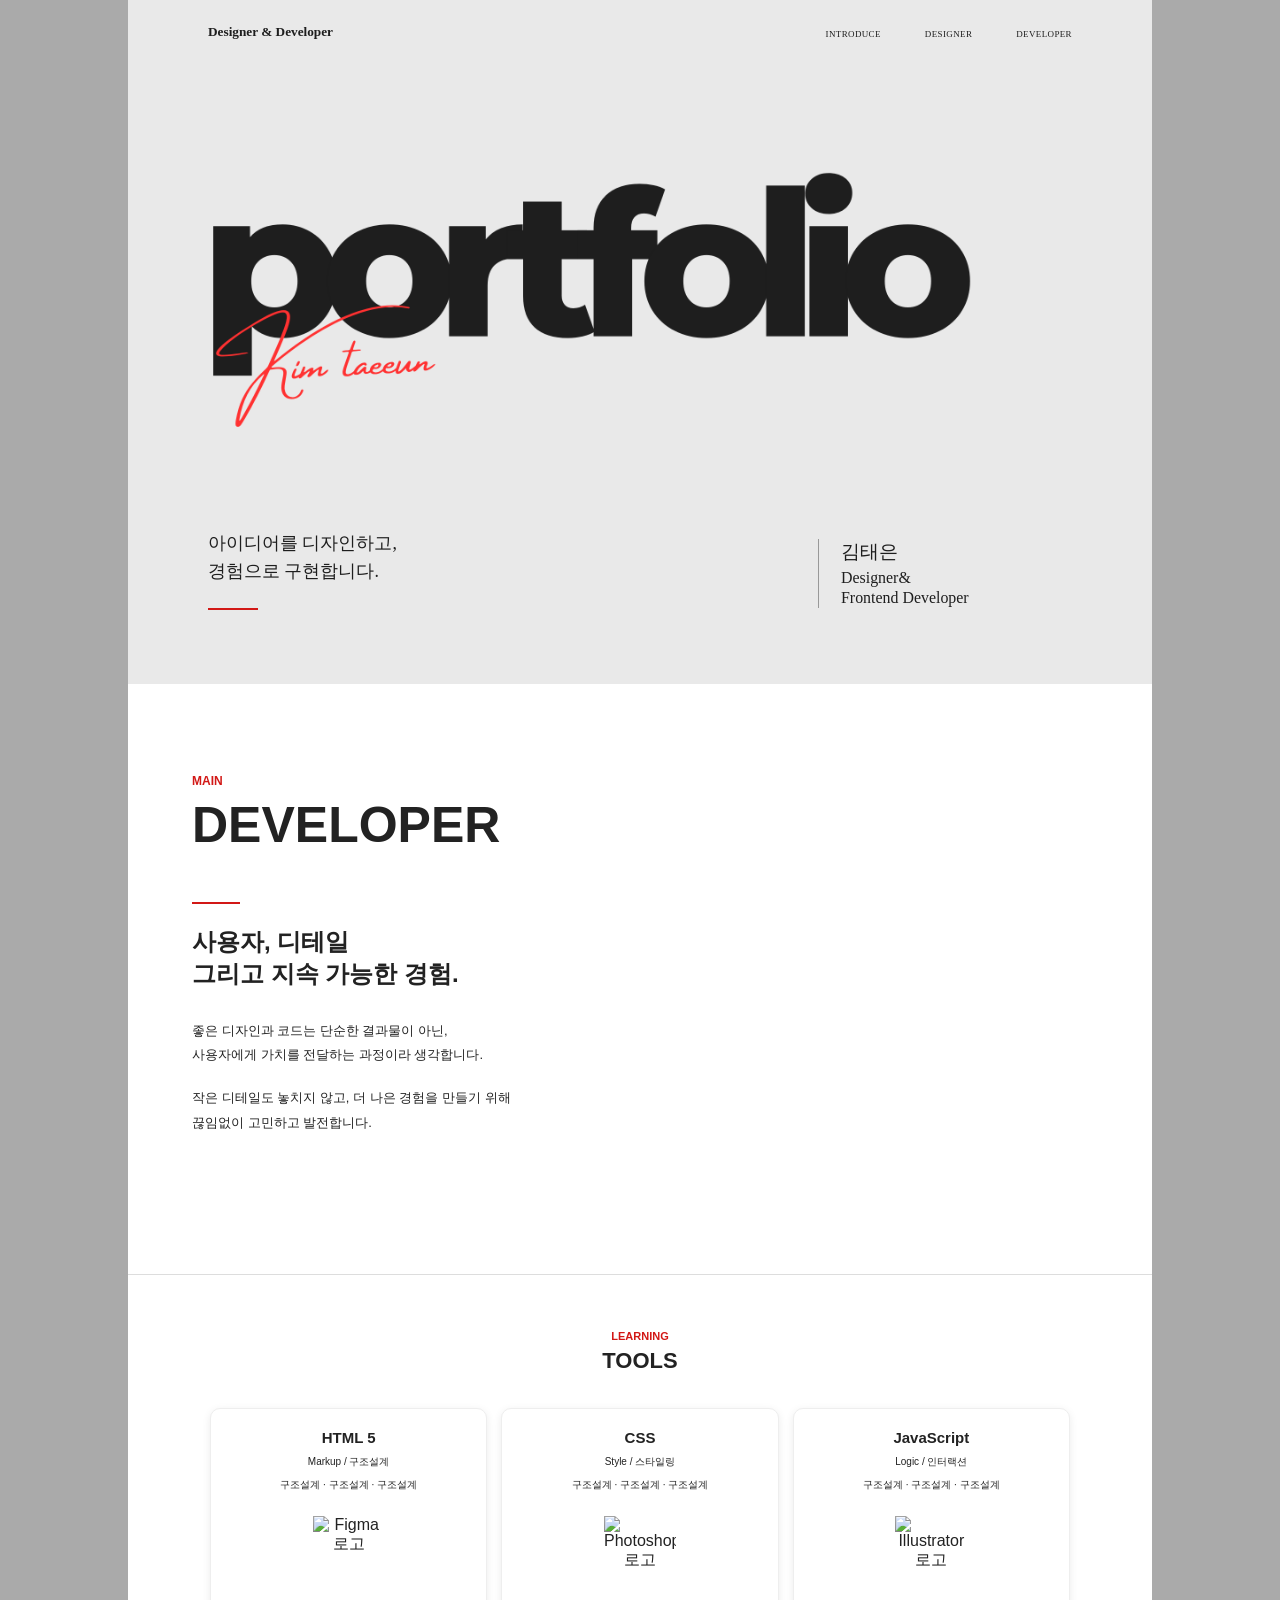
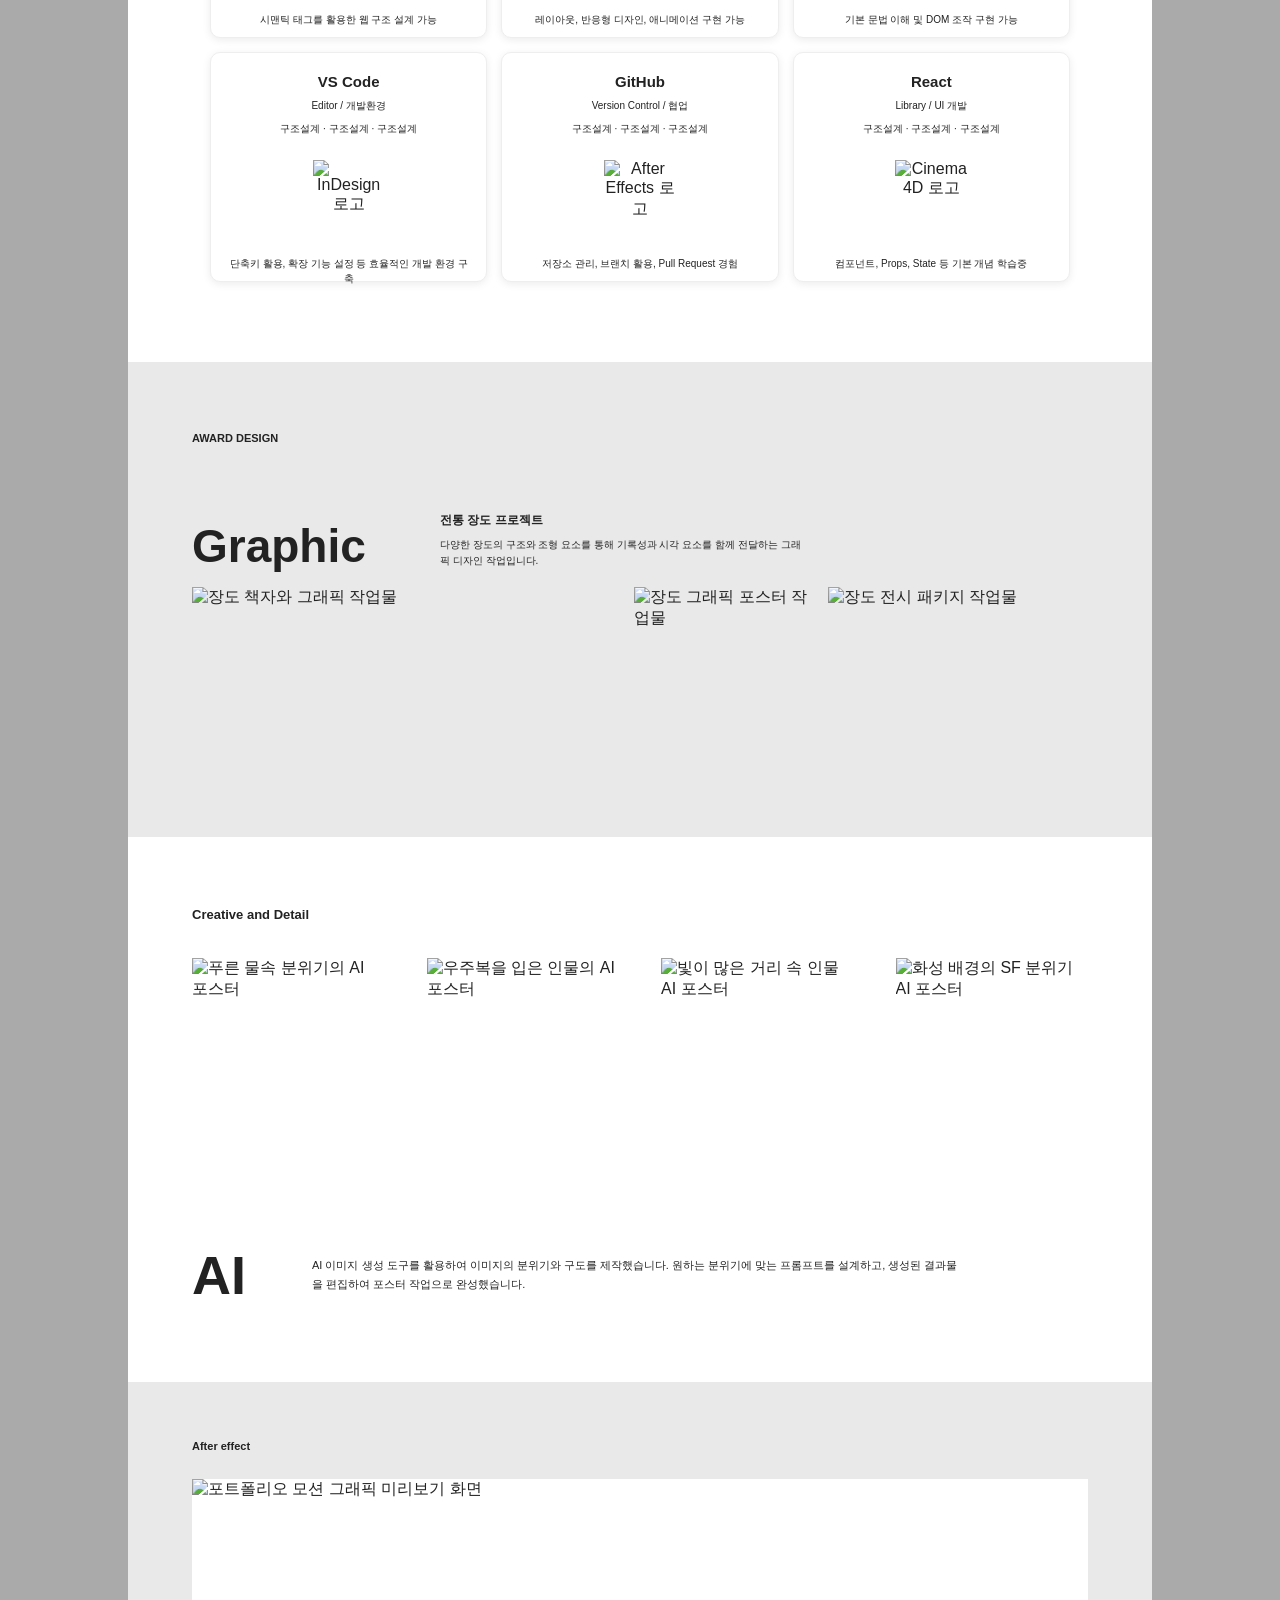
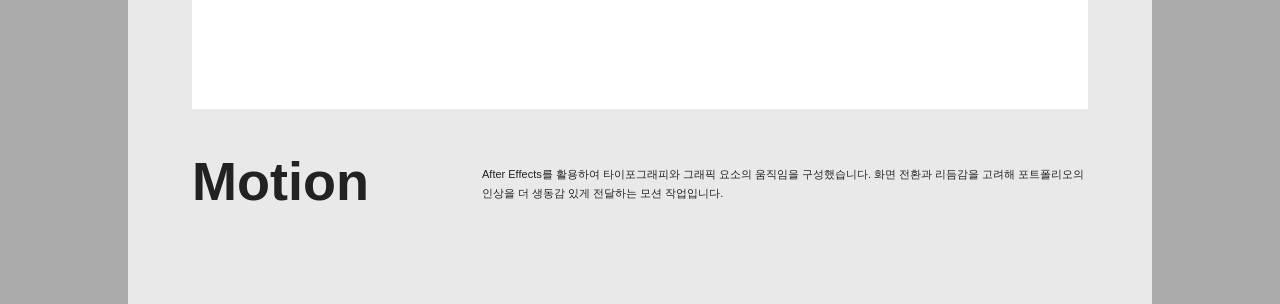
==== design.html @ 7c1be2f8 "html_end" ====
<!doctype html>
<html lang="ko">
  <head>
    <meta charset="UTF-8" />
    <meta name="viewport" content="width=device-width, initial-scale=1.0" />
    <title>Kim Taeeun Portfolio</title>
    <link rel="stylesheet" href="design.css" />
  </head>
  <body>
    <!-- 헤더 -->
    <div class="page">
      <header class="site-header">
        <h1 class="logo">
          <a href="./index.html">Designer & Developer</a>
        </h1>

        <nav class="site-nav" aria-label="주요 메뉴">
          <ul>
            <li><a href="./index.html">INTRODUCE</a></li>
            <li><a href="./design.html">DESIGNER</a></li>
            <li><a href="./developer.html">DEVELOPER</a></li>
          </ul>
        </nav>
      </header>

      <main>
        <section class="hero">
          <img
            src="img\main_title.png"
            alt="portfolio Kim Taeeun"
            class="hero__img"
          />
          <p class="hero__copy">
            아이디어를 디자인하고,<br />
            경험으로 구현합니다.
          </p>

          <section class="hero__profile" aria-label="프로필 요약">
            <h2>김태은</h2>
            <p>Designer&amp;<br />Frontend Developer</p>
          </section>
        </section>

        <section id="developer">
          <p>MAIN</p>
          <h2>DEVELOPER</h2>

          <article>
            <h3>
              사용자, 디테일<br />
              그리고 지속 가능한 경험.
            </h3>

            <p>
              좋은 디자인과 코드는 단순한 결과물이 아닌,<br />
              사용자에게 가치를 전달하는 과정이라 생각합니다.
            </p>

            <p>
              작은 디테일도 놓치지 않고, 더 나은 경험을 만들기 위해<br />
              끊임없이 고민하고 발전합니다.
            </p>
          </article>
        </section>
        <!-- 다루는 도구 -->
        <section id="tools">
          <p>LEARNING</p>
          <h2>TOOLS</h2>

          <ul>
            <li>
              <article>
                <h3>HTML 5</h3>
                <p>Markup / 구조설계</p>
                <p>구조설계 · 구조설계 · 구조설계</p>
                <img src="images/figma-logo.png" alt="Figma 로고" />
                <p>시맨틱 태그를 활용한 웹 구조 설계 가능</p>
              </article>
            </li>

            <li>
              <article>
                <h3>CSS</h3>
                <p>Style / 스타일링</p>
                <p>구조설계 · 구조설계 · 구조설계</p>
                <img src="images/photoshop-logo.png" alt="Photoshop 로고" />
                <p>레이아웃, 반응형 디자인, 애니메이션 구현 가능</p>
              </article>
            </li>

            <li>
              <article>
                <h3>JavaScript</h3>
                <p>Logic / 인터랙션</p>
                <p>구조설계 · 구조설계 · 구조설계</p>
                <img src="images/illustrator-logo.png" alt="Illustrator 로고" />
                <p>기본 문법 이해 및 DOM 조작 구현 가능</p>
              </article>
            </li>

            <li>
              <article>
                <h3>VS Code</h3>
                <p>Editor / 개발환경</p>
                <p>구조설계 · 구조설계 · 구조설계</p>
                <img src="images/indesign-logo.png" alt="InDesign 로고" />
                <p>단축키 활용, 확장 기능 설정 등 효율적인 개발 환경 구축</p>
              </article>
            </li>

            <li>
              <article>
                <h3>GitHub</h3>
                <p>Version Control / 협업</p>
                <p>구조설계 · 구조설계 · 구조설계</p>
                <img
                  src="images/aftereffects-logo.png"
                  alt="After Effects 로고"
                />
                <p>저장소 관리, 브랜치 활용, Pull Request 경험</p>
              </article>
            </li>

            <li>
              <article>
                <h3>React</h3>
                <p>Library / UI 개발</p>
                <p>구조설계 · 구조설계 · 구조설계</p>
                <img src="images/cinema4d-logo.png" alt="Cinema 4D 로고" />
                <p>컴포넌트, Props, State 등 기본 개념 학습중</p>
              </article>
            </li>
          </ul>
        </section>
        <!-- 내가 작업한 작업물 그래픽 -->
        <section id="award-design">
          <p>AWARD DESIGN</p>
          <h2>Graphic</h2>

          <article>
            <h3>전통 장도 프로젝트</h3>
            <p>
              다양한 장도의 구조와 조형 요소를 통해 기록성과 시각 요소를 함께
              전달하는 그래픽 디자인 작업입니다.
            </p>
          </article>

          <img src="images/jangdo-book.jpg" alt="장도 책자와 그래픽 작업물" />

          <img src="images/jangdo-poster.jpg" alt="장도 그래픽 포스터 작업물" />

          <img src="images/jangdo-package.jpg" alt="장도 전시 패키지 작업물" />
        </section>
        <!-- ai포스터 -->
        <section id="ai-design">
          <h2>Creative and Detail</h2>

          <ul>
            <li>
              <figure>
                <img
                  src="images/ai-poster-1.jpg"
                  alt="푸른 물속 분위기의 AI 포스터"
                />
              </figure>
            </li>

            <li>
              <figure>
                <img
                  src="images/ai-poster-2.jpg"
                  alt="우주복을 입은 인물의 AI 포스터"
                />
              </figure>
            </li>

            <li>
              <figure>
                <img
                  src="images/ai-poster-3.jpg"
                  alt="빛이 많은 거리 속 인물 AI 포스터"
                />
              </figure>
            </li>

            <li>
              <figure>
                <img
                  src="images/ai-poster-4.jpg"
                  alt="화성 배경의 SF 분위기 AI 포스터"
                />
              </figure>
            </li>
          </ul>

          <article>
            <h3>AI</h3>
            <p>
              AI 이미지 생성 도구를 활용하여 이미지의 분위기와 구도를
              제작했습니다. 원하는 분위기에 맞는 프롬프트를 설계하고, 생성된
              결과물을 편집하여 포스터 작업으로 완성했습니다.
            </p>
          </article>
        </section>
        <!-- 모션그래픽 -->
        <section id="motion">
          <p>After effect</p>

          <figure>
            <img
              src="images/motion-preview.png"
              alt="포트폴리오 모션 그래픽 미리보기 화면"
            />
          </figure>

          <article>
            <h2>Motion</h2>
            <p>
              After Effects를 활용하여 타이포그래피와 그래픽 요소의 움직임을
              구성했습니다. 화면 전환과 리듬감을 고려해 포트폴리오의 인상을 더
              생동감 있게 전달하는 모션 작업입니다.
            </p>
          </article>
        </section>
      </main>
    </div>
  </body>
</html>
---- design.css ----
* {
  box-sizing: border-box;
}

html {
  scroll-behavior: smooth;
}

body {
  margin: 0;
  background: #aaa;
  color: #222;
  font-family: "Pretendard", "Noto Sans KR", Arial, sans-serif;
}

a {
  color: inherit;
  text-decoration: none;
}

ul {
  margin: 0;
  padding: 0;
  list-style: none;
}

img {
  display: block;
}

.page {
  width: 1024px;
  margin: 0 auto;
  background: #fff;
  overflow: hidden;
}

.blind {
  position: absolute;
  width: 1px;
  height: 1px;
  overflow: hidden;
  clip-path: inset(50%);
}

.section-label {
  margin: 0;
  color: #d21816;
  leading-trim: both;
  text-edge: cap;
  font-family: Montserrat;
  font-size: 15.927px;
  font-style: normal;
  font-weight: 700;
  line-height: 19.75px;
}

.section-label::after {
  content: "";
  display: block;
  width: 50px;
  height: 2.134px;
  margin-top: 12px;
  background: #d21816;
}

/* HEADER */
/* 디자인,디벨롭로고 */
.site-header {
  width: 1024px;
  height: 64px;
  padding: 0 80px;
  display: flex;
  justify-content: space-between;
  align-items: center;
  background: #e9e9e9;
}

.logo {
  color: #1e1e1e;
  leading-trim: both;
  text-edge: cap;
  font-family: Montserrat;
  font-size: 13.277px;
  font-style: normal;
  font-weight: 700;
  line-height: normal;
}
/* 메뉴 */
.site-nav ul {
  display: flex;
  gap: 44px;

  color: #1e1e1e;
  font-family: Montserrat;
  font-size: 15px;
  font-weight: 400;
  line-height: normal;

  list-style: none;
  margin: 0;
  padding: 0;
}

/* 링크 */
.site-nav a {
  position: relative;
  display: inline-block;

  color: #1e1e1e;
  font-size: 9px;
  letter-spacing: 0.04em;
  text-decoration: none;

  transition: color 0.3s ease;
}

/* 밑줄 */
.site-nav a::after {
  content: "";

  position: absolute;
  left: -4px;
  bottom: -10px;
  width: calc(100% + 8px);
  height: 2px;

  background: #d21816;

  transform: scaleX(0);
  transform-origin: left center;

  transition: transform 0.3s ease;
}

/* Hover */
.site-nav a:hover {
  color: #d21816;
}

.site-nav a:hover::after {
  transform: scaleX(1);
}
/* HERO */
/* 메인 전체관련 */
.hero {
  position: relative;
  width: 100%;
  height: 620px;
  background: #e9e9e9;
  overflow: hidden;
}
/* 포폴타이틀 */
.hero__img {
  position: absolute;
  left: 25px;
  top: -160px;
  width: 850px;
  height: 720px;
  aspect-ratio: 85 / 29;
  object-fit: contain;
  transform: none;
  z-index: 1;
}
/* 포폴글자 */
.hero__copy {
  position: absolute;
  left: 80px;
  top: 465px;
  margin: 0;
  z-index: 2;
  color: #1e1e1e;
  leading-trim: both;
  text-edge: cap;
  font-family: Montserrat;
  font-size: 17.786px;
  font-weight: 400;
  line-height: 28.457px;
}
/* 글자 아래 붉은선 */
.hero__copy::after {
  content: "";
  display: block;
  width: 50px;
  height: 2.134px;
  margin-top: 22px;
  background: #d21816;
}
/* 명함전체/선 */
.hero__profile {
  position: absolute;
  left: 690px;
  top: 475px;

  padding-left: 22px;
  border-left: 1px solid #999;
  z-index: 2;
}
/* 명함이름 */
.hero__profile h2 {
  margin: 0 0 4px;
  color: #1e1e1e;
  leading-trim: both;
  text-edge: cap;
  font-family: Montserrat;
  font-size: 19.113px;
  font-style: normal;
  font-weight: 500;
  line-height: 25.484px;
}
/* 명함설명 */
.hero__profile p {
  margin: 0;
  color: #1e1e1e;
  leading-trim: both;
  text-edge: cap;
  font-family: Montserrat;
  font-size: 15.927px;
  font-style: normal;
  font-weight: 400;
  line-height: 19.75px;
}

/* DESIGN INTRO */

#developer {
  padding: 90px 64px 120px;
  background: #fff;
}

#developer > p {
  margin: 0 0 12px;
  color: #d21816;
  font-size: 12px;
  font-weight: 700;
}

#developer h2 {
  margin: 0 0 52px;
  font-size: 50px;
  line-height: 1;
}

#developer article h3 {
  margin: 0 0 28px;
  font-size: 24px;
  line-height: 1.35;
}

#developer article h3::before {
  content: "";
  display: block;
  width: 48px;
  height: 2px;
  margin-bottom: 22px;
  background: #d21816;
}

#developer article p {
  margin: 0 0 18px;
  font-size: 13px;
  line-height: 1.9;
}

/* TOOLS */

#tools {
  padding: 55px 82px 80px;
  border-top: 1px solid #ddd;
  background: #fff;
  text-align: center;
}

#tools > p {
  margin: 0;
  color: #d21816;
  font-size: 11px;
  font-weight: 700;
}

#tools h2 {
  margin: 6px 0 34px;
  font-size: 22px;
}

#tools ul {
  display: grid;
  grid-template-columns: repeat(3, 1fr);
  gap: 14px;
}

#tools article {
  height: 230px;
  padding: 20px 18px;
  background: #fff;
  border: 1px solid #eee;
  border-radius: 10px;
  box-shadow: 0 2px 8px rgba(0, 0, 0, 0.08);
}

#tools h3 {
  margin: 0;
  font-size: 15px;
}

#tools article p {
  margin: 8px 0;
  font-size: 10px;
  line-height: 1.5;
}

#tools article img {
  width: 72px;
  height: 72px;
  object-fit: contain;
  margin: 24px auto;
}

/* AWARD DESIGN */

#award-design {
  padding: 70px 64px 80px;
  background: #e9e9e9;

  display: grid;
  grid-template-columns: 230px 1fr 1fr 260px;
  gap: 18px;
  align-items: end;
}

#award-design > p {
  grid-column: 1 / -1;
  margin: 0 0 50px;
  font-size: 11px;
  font-weight: 700;
}

#award-design h2 {
  grid-column: 1;
  margin: 0;
  font-size: 46px;
  line-height: 1;
}

#award-design article {
  grid-column: 2 / 4;
  align-self: start;
}

#award-design article h3 {
  margin: 0 0 8px;
  font-size: 12px;
}

#award-design article p {
  margin: 0;
  font-size: 10px;
  line-height: 1.6;
}

#award-design img {
  height: 170px;
  object-fit: cover;
}

#award-design img:nth-of-type(1) {
  grid-column: 1 / 3;
  width: 100%;
}

#award-design img:nth-of-type(2) {
  grid-column: 3;
  width: 100%;
}

#award-design img:nth-of-type(3) {
  grid-column: 4;
  width: 100%;
}

/* AI DESIGN */

#ai-design {
  padding: 70px 64px 80px;
  background: #fff;
}

#ai-design h2 {
  margin: 0 0 36px;
  font-size: 13px;
}

#ai-design ul {
  display: grid;
  grid-template-columns: repeat(4, 1fr);
  gap: 42px;
  margin-bottom: 50px;
}

#ai-design figure {
  margin: 0;
}

#ai-design figure img {
  width: 100%;
  height: 240px;
  object-fit: cover;
}

#ai-design article {
  display: grid;
  grid-template-columns: 90px 1fr 90px;
  align-items: center;
  gap: 30px;
}

#ai-design article h3 {
  margin: 0;
  font-size: 54px;
  line-height: 1;
}

#ai-design article p {
  margin: 0;
  font-size: 11px;
  line-height: 1.7;
}

/* MOTION */

#motion {
  padding: 55px 64px 90px;
  background: #e9e9e9;
}

#motion > p {
  margin: 0 0 24px;
  font-size: 12px;
  font-weight: 700;
}

#motion figure {
  margin: 0 0 45px;
  background: #fff;
}

#motion figure img {
  width: 100%;
  height: 230px;
  object-fit: cover;
}

#motion article {
  display: grid;
  grid-template-columns: 230px 1fr;
  gap: 60px;
  align-items: start;
}

#motion h2 {
  margin: 0;
  font-size: 54px;
  line-height: 1;
}

#motion p {
  font-size: 11px;
  line-height: 1.7;
}
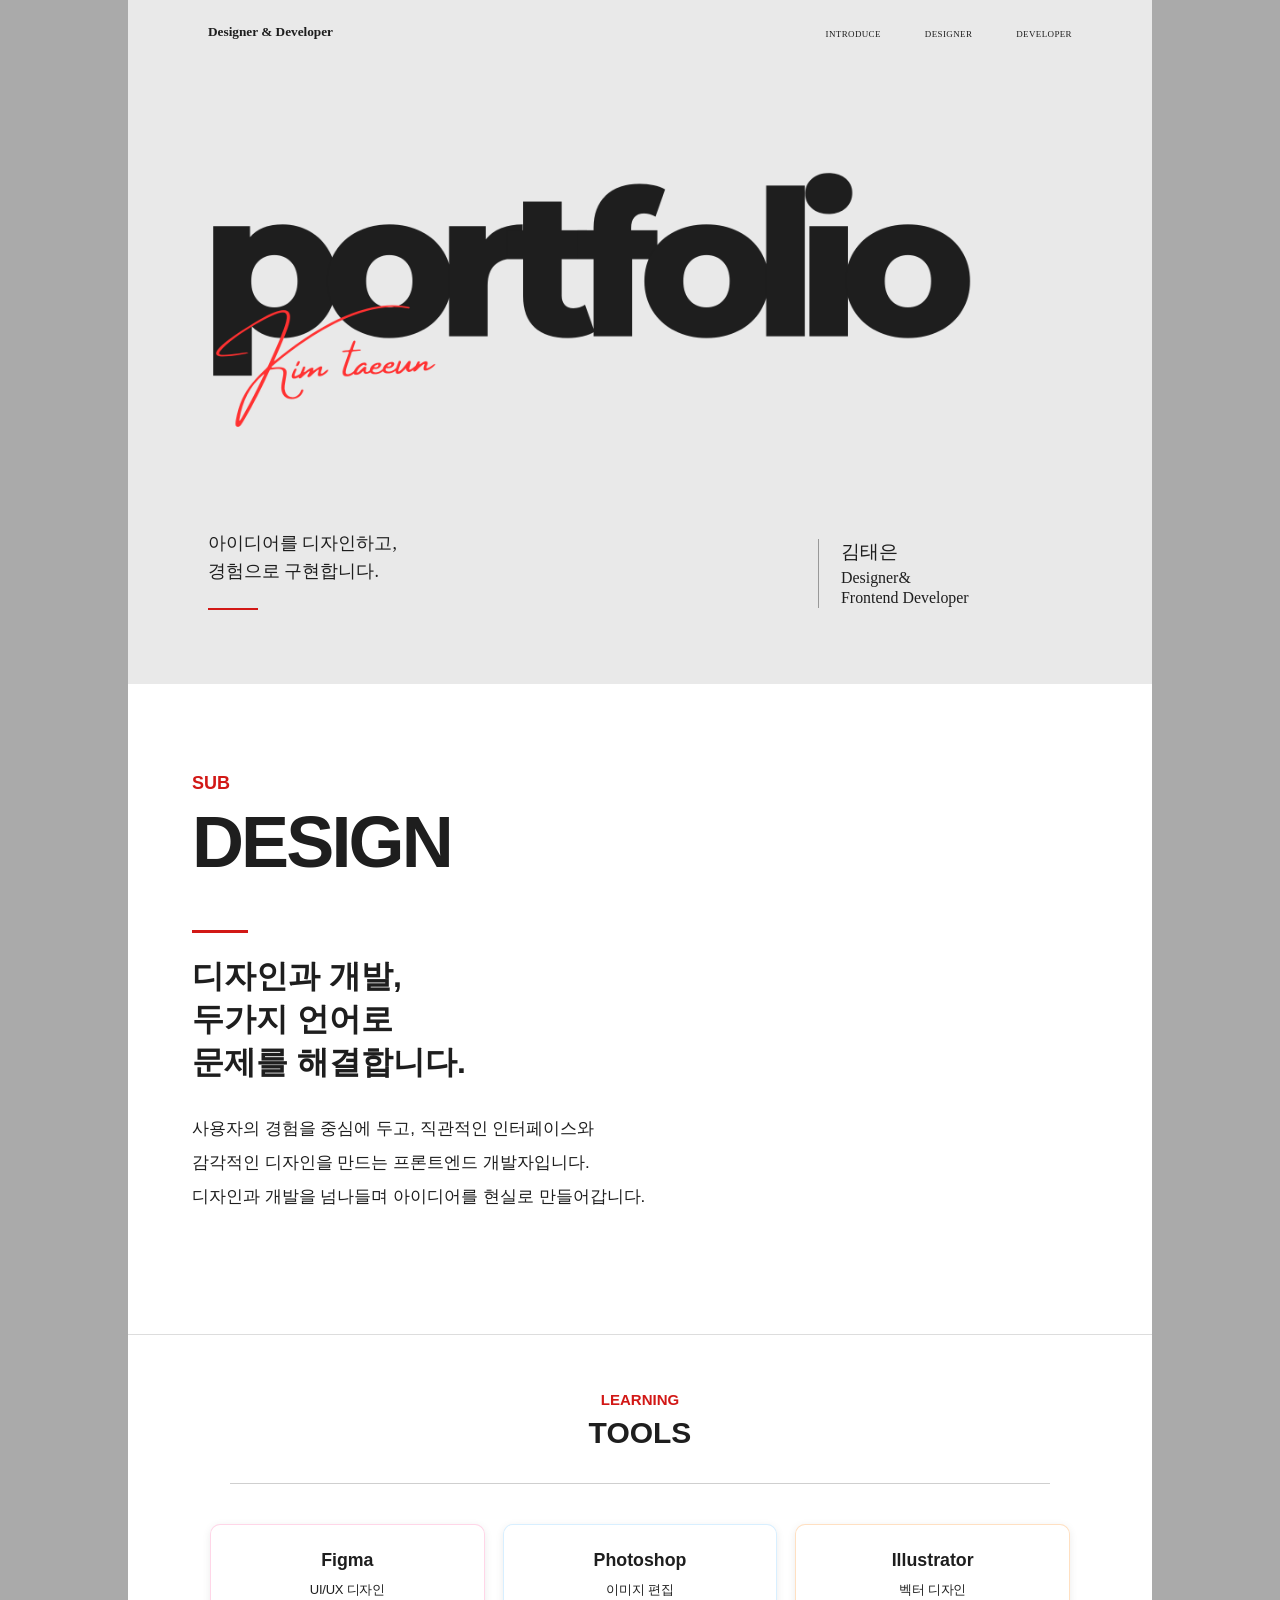
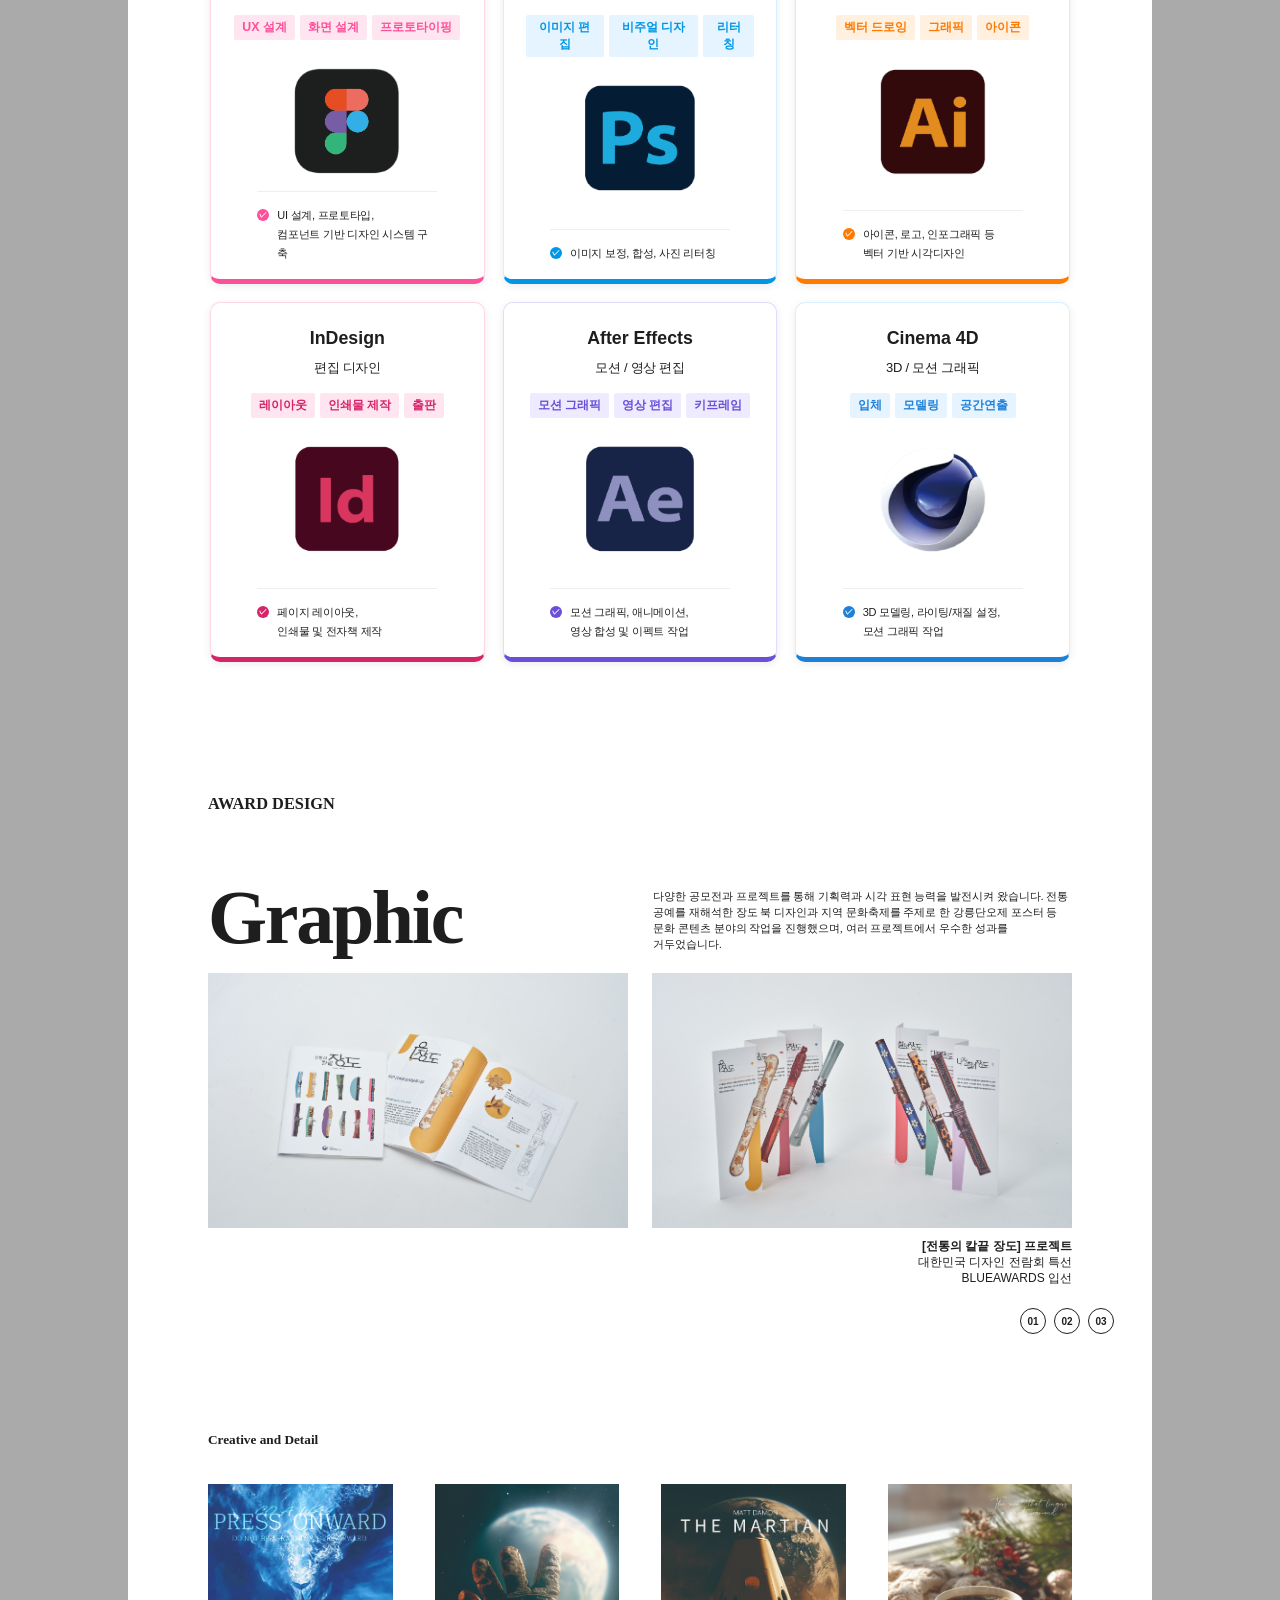
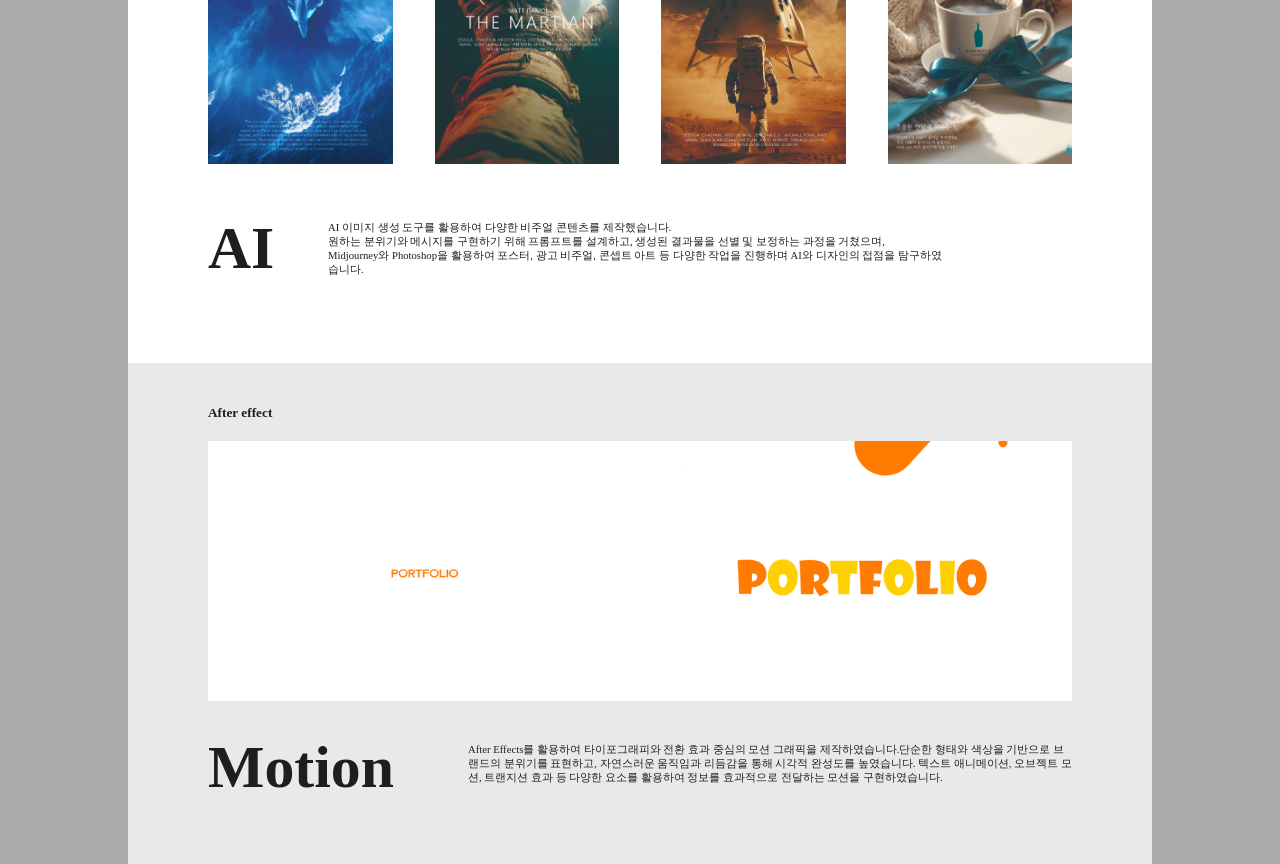
==== commit d8733f21: "html+css=end1" ====
--- a/design.html
+++ b/design.html
@@ -41,115 +41,272 @@
           </section>
         </section>
 
-        <section id="developer">
-          <p>MAIN</p>
-          <h2>DEVELOPER</h2>
+        <section class="design-intro">
+          <p class="section-label">SUB</p>
+          <h2>DESIGN</h2>
 
           <article>
             <h3>
-              사용자, 디테일<br />
-              그리고 지속 가능한 경험.
+              디자인과 개발,<br />
+              두가지 언어로<br />
+              문제를 해결합니다.
             </h3>
 
             <p>
-              좋은 디자인과 코드는 단순한 결과물이 아닌,<br />
-              사용자에게 가치를 전달하는 과정이라 생각합니다.
-            </p>
-
-            <p>
-              작은 디테일도 놓치지 않고, 더 나은 경험을 만들기 위해<br />
-              끊임없이 고민하고 발전합니다.
+              사용자의 경험을 중심에 두고, 직관적인 인터페이스와<br />
+              감각적인 디자인을 만드는 프론트엔드 개발자입니다.<br />
+              디자인과 개발을 넘나들며 아이디어를 현실로 만들어갑니다.
             </p>
           </article>
         </section>
+
         <!-- 다루는 도구 -->
-        <section id="tools">
-          <p>LEARNING</p>
+        <section class="tools-section">
+          <p class="section-label">LEARNING</p>
           <h2>TOOLS</h2>
 
-          <ul>
-            <li>
-              <article>
-                <h3>HTML 5</h3>
-                <p>Markup / 구조설계</p>
-                <p>구조설계 · 구조설계 · 구조설계</p>
-                <img src="images/figma-logo.png" alt="Figma 로고" />
-                <p>시맨틱 태그를 활용한 웹 구조 설계 가능</p>
-              </article>
-            </li>
-
-            <li>
-              <article>
-                <h3>CSS</h3>
-                <p>Style / 스타일링</p>
-                <p>구조설계 · 구조설계 · 구조설계</p>
-                <img src="images/photoshop-logo.png" alt="Photoshop 로고" />
-                <p>레이아웃, 반응형 디자인, 애니메이션 구현 가능</p>
-              </article>
-            </li>
-
-            <li>
-              <article>
-                <h3>JavaScript</h3>
-                <p>Logic / 인터랙션</p>
-                <p>구조설계 · 구조설계 · 구조설계</p>
-                <img src="images/illustrator-logo.png" alt="Illustrator 로고" />
-                <p>기본 문법 이해 및 DOM 조작 구현 가능</p>
-              </article>
-            </li>
-
-            <li>
-              <article>
-                <h3>VS Code</h3>
-                <p>Editor / 개발환경</p>
-                <p>구조설계 · 구조설계 · 구조설계</p>
-                <img src="images/indesign-logo.png" alt="InDesign 로고" />
-                <p>단축키 활용, 확장 기능 설정 등 효율적인 개발 환경 구축</p>
-              </article>
-            </li>
-
-            <li>
-              <article>
-                <h3>GitHub</h3>
-                <p>Version Control / 협업</p>
-                <p>구조설계 · 구조설계 · 구조설계</p>
-                <img
-                  src="images/aftereffects-logo.png"
-                  alt="After Effects 로고"
-                />
-                <p>저장소 관리, 브랜치 활용, Pull Request 경험</p>
-              </article>
-            </li>
-
-            <li>
-              <article>
-                <h3>React</h3>
-                <p>Library / UI 개발</p>
-                <p>구조설계 · 구조설계 · 구조설계</p>
-                <img src="images/cinema4d-logo.png" alt="Cinema 4D 로고" />
-                <p>컴포넌트, Props, State 등 기본 개념 학습중</p>
+          <ul class="tool-card-list">
+            <li>
+              <article>
+                <h3>Figma</h3>
+                <p class="tool-subtitle">UI/UX 디자인</p>
+
+                <ul class="tag-list">
+                  <li>UX 설계</li>
+                  <li>화면 설계</li>
+                  <li>프로토타이핑</li>
+                </ul>
+
+                <img src="img/figma.png" alt="Figma 로고" />
+
+                <div class="tool-desc">
+                  <span class="check-icon"></span>
+                  <p>
+                    UI 설계, 프로토타입,<br />컴포넌트 기반 디자인 시스템 구축
+                  </p>
+                </div>
+              </article>
+            </li>
+
+            <li>
+              <article>
+                <h3>Photoshop</h3>
+                <p class="tool-subtitle">이미지 편집</p>
+
+                <ul class="tag-list">
+                  <li>이미지 편집</li>
+                  <li>비주얼 디자인</li>
+                  <li>리터칭</li>
+                </ul>
+
+                <img src="img/photoshop.png" alt="Photoshop 로고" />
+
+                <div class="tool-desc">
+                  <span class="check-icon"></span>
+                  <p>이미지 보정, 합성, 사진 리터칭</p>
+                </div>
+              </article>
+            </li>
+
+            <li>
+              <article>
+                <h3>Illustrator</h3>
+                <p class="tool-subtitle">벡터 디자인</p>
+
+                <ul class="tag-list">
+                  <li>벡터 드로잉</li>
+                  <li>그래픽</li>
+                  <li>아이콘</li>
+                </ul>
+
+                <img src="img/illrstration.png" alt="Illustrator 로고" />
+
+                <div class="tool-desc">
+                  <span class="check-icon"></span>
+                  <p>아이콘, 로고, 인포그래픽 등<br />벡터 기반 시각디자인</p>
+                </div>
+              </article>
+            </li>
+
+            <li>
+              <article>
+                <h3>InDesign</h3>
+                <p class="tool-subtitle">편집 디자인</p>
+
+                <ul class="tag-list">
+                  <li>레이아웃</li>
+                  <li>인쇄물 제작</li>
+                  <li>출판</li>
+                </ul>
+
+                <img src="img/indesign.png" alt="InDesign 로고" />
+
+                <div class="tool-desc">
+                  <span class="check-icon"></span>
+                  <p>페이지 레이아웃,<br />인쇄물 및 전자책 제작</p>
+                </div>
+              </article>
+            </li>
+
+            <li>
+              <article>
+                <h3>After Effects</h3>
+                <p class="tool-subtitle">모션 / 영상 편집</p>
+
+                <ul class="tag-list">
+                  <li>모션 그래픽</li>
+                  <li>영상 편집</li>
+                  <li>키프레임</li>
+                </ul>
+
+                <img src="img/afftereffect.png" alt="After Effects 로고" />
+
+                <div class="tool-desc">
+                  <span class="check-icon"></span>
+                  <p>모션 그래픽, 애니메이션,<br />영상 합성 및 이펙트 작업</p>
+                </div>
+              </article>
+            </li>
+
+            <li>
+              <article>
+                <h3>Cinema 4D</h3>
+                <p class="tool-subtitle">3D / 모션 그래픽</p>
+
+                <ul class="tag-list">
+                  <li>입체</li>
+                  <li>모델링</li>
+                  <li>공간연출</li>
+                </ul>
+
+                <img src="img/cinema4d.png" alt="Cinema 4D 로고" />
+
+                <div class="tool-desc">
+                  <span class="check-icon"></span>
+                  <p>3D 모델링, 라이팅/재질 설정,<br />모션 그래픽 작업</p>
+                </div>
               </article>
             </li>
           </ul>
         </section>
+
         <!-- 내가 작업한 작업물 그래픽 -->
-        <section id="award-design">
-          <p>AWARD DESIGN</p>
-          <h2>Graphic</h2>
-
-          <article>
-            <h3>전통 장도 프로젝트</h3>
-            <p>
-              다양한 장도의 구조와 조형 요소를 통해 기록성과 시각 요소를 함께
-              전달하는 그래픽 디자인 작업입니다.
-            </p>
-          </article>
-
-          <img src="images/jangdo-book.jpg" alt="장도 책자와 그래픽 작업물" />
-
-          <img src="images/jangdo-poster.jpg" alt="장도 그래픽 포스터 작업물" />
-
-          <img src="images/jangdo-package.jpg" alt="장도 전시 패키지 작업물" />
+
+        <section class="award-section">
+          <nav class="award-nav" aria-label="Award project page navigation">
+            <a href="#award-page-1">01</a>
+            <a href="#award-page-2">02</a>
+            <a href="#award-page-3">03</a>
+          </nav>
+
+          <div class="award-scroll">
+            <!-- PAGE 01 -->
+            <article id="award-page-1" class="award-panel award-page-1">
+              <p class="award-label">AWARD DESIGN</p>
+
+              <div class="award-title-area">
+                <h2>Graphic</h2>
+
+                <p>
+                  다양한 공모전과 프로젝트를 통해 기획력과 시각 표현 능력을
+                  발전시켜 왔습니다. 전통 공예를 재해석한 장도 북 디자인과 지역
+                  문화축제를 주제로 한 강릉단오제 포스터 등 문화 콘텐츠 분야의
+                  작업을 진행했으며, 여러 프로젝트에서 우수한 성과를
+                  거두었습니다.
+                </p>
+              </div>
+
+              <div class="award-book-area">
+                <article class="award-card">
+                  <img
+                    src="img\jangdo-book.jpg"
+                    alt="전통의 칼끝 장도 책자 이미지"
+                  />
+                </article>
+
+                <article class="award-card">
+                  <img
+                    src="img\jangdo-poster.jpg"
+                    alt="전통의 칼끝 장도 전시물 이미지"
+                  />
+
+                  <p class="award-caption">
+                    <strong>[전통의 칼끝 장도] 프로젝트</strong><br />
+                    대한민국 디자인 전람회 특선<br />
+                    BLUEAWARDS 입선
+                  </p>
+                </article>
+              </div>
+            </article>
+
+            <!-- PAGE 02 -->
+            <article id="award-page-2" class="award-panel award-page-2">
+              <div class="award-display-area">
+                <p class="award-label page-2-label">AWARD DESIGN</p>
+
+                <div class="page-2-empty"></div>
+
+                <article class="award-display-card">
+                  <img
+                    src="img\jangdo-package.jpg"
+                    alt="전통의 칼끝 장도 전체 전시 이미지"
+                  />
+                </article>
+
+                <article class="award-poster-card">
+                  <img
+                    src="img\danoje_poster.jpg"
+                    alt="2025 강릉단오제 행사 포스터"
+                  />
+
+                  <p class="award-caption">
+                    <strong>[2025 강릉단오제] 행사 포스터</strong><br />
+                    BLUEAWARD 입선
+                  </p>
+                </article>
+              </div>
+            </article>
+
+            <!-- PAGE 03 -->
+            <article id="award-page-3" class="award-panel award-page-3">
+              <div class="award-summary">
+                <h2>
+                  Project<br />
+                  Summary
+                </h2>
+
+                <p class="summary-intro">
+                  다양한 프로젝트를 경험하며 쌓아온 디자인입니다.<br />
+                  항상 새로운 시도를 즐기며 더 나은 결과물을 만들어내기 위해<br />
+                  끊임없이 배우고 있습니다.
+                </p>
+
+                <ul>
+                  <li>
+                    <strong>[전통의 칼끝 장도] 프로젝트</strong>
+
+                    <p>
+                      한국의 전통 문화 유산 장도를 주제로 실제로 한국에서 활동
+                      중이신 장인분의 도움을 받아 책과 리플렛, 관련 굿즈들을
+                      제작하여 전시하였습니다. 대한민국 디자인 전람회 특선,
+                      BLUEAWARDS 입선이라는 좋은 결과를 만들어낼 수 있었습니다.
+                    </p>
+                  </li>
+
+                  <li>
+                    <strong>[2025 강릉단오제] 행사 포스터</strong>
+
+                    <p>
+                      2025 강릉 단오제 홍보 포스터를 일러스트로 제작하였습니다.
+                      팀원과 협업 하에 일러스트부터 타이포그래피까지 단오제에
+                      어울리는 그래픽을 만들고자 하였으며, BLUEAWARD에서
+                      입선이라는 좋은 결과를 만들어낼 수 있었습니다.
+                    </p>
+                  </li>
+                </ul>
+              </div>
+            </article>
+          </div>
         </section>
         <!-- ai포스터 -->
         <section id="ai-design">
@@ -159,7 +316,7 @@
             <li>
               <figure>
                 <img
-                  src="images/ai-poster-1.jpg"
+                  src="img\ai-poster-1.jpg"
                   alt="푸른 물속 분위기의 AI 포스터"
                 />
               </figure>
@@ -168,7 +325,7 @@
             <li>
               <figure>
                 <img
-                  src="images/ai-poster-2.jpg"
+                  src="img\ai-poster-2.jpg"
                   alt="우주복을 입은 인물의 AI 포스터"
                 />
               </figure>
@@ -177,7 +334,7 @@
             <li>
               <figure>
                 <img
-                  src="images/ai-poster-3.jpg"
+                  src="img\ai-poster-3.jpg"
                   alt="빛이 많은 거리 속 인물 AI 포스터"
                 />
               </figure>
@@ -186,7 +343,7 @@
             <li>
               <figure>
                 <img
-                  src="images/ai-poster-4.jpg"
+                  src="img\ai-poster-4.jpg"
                   alt="화성 배경의 SF 분위기 AI 포스터"
                 />
               </figure>
@@ -196,31 +353,42 @@
           <article>
             <h3>AI</h3>
             <p>
-              AI 이미지 생성 도구를 활용하여 이미지의 분위기와 구도를
-              제작했습니다. 원하는 분위기에 맞는 프롬프트를 설계하고, 생성된
-              결과물을 편집하여 포스터 작업으로 완성했습니다.
+              AI 이미지 생성 도구를 활용하여 다양한 비주얼 콘텐츠를
+              제작했습니다. <br />원하는 분위기와 메시지를 구현하기 위해
+              프롬프트를 설계하고, 생성된 결과물을 선별 및 보정하는 과정을
+              거쳤으며,<br />
+              Midjourney와 Photoshop을 활용하여 포스터, 광고 비주얼, 콘셉트 아트
+              등 다양한 작업을 진행하며 AI와 디자인의 접점을 탐구하였습니다.
             </p>
           </article>
         </section>
         <!-- 모션그래픽 -->
-        <section id="motion">
-          <p>After effect</p>
-
-          <figure>
+        <section class="motion-section">
+          <p class="motion-label">After effect</p>
+
+          <div class="motion-gallery">
             <img
-              src="images/motion-preview.png"
+              src="img\after_effects_design_31.gif"
               alt="포트폴리오 모션 그래픽 미리보기 화면"
             />
-          </figure>
-
-          <article>
+            <img
+              src="img\motion_graphics_intro_32.gif"
+              alt="포트폴리오 모션 그래픽 미리보기 화면"
+            />
+          </div>
+
+          <div class="motion-info">
             <h2>Motion</h2>
+
             <p>
-              After Effects를 활용하여 타이포그래피와 그래픽 요소의 움직임을
-              구성했습니다. 화면 전환과 리듬감을 고려해 포트폴리오의 인상을 더
-              생동감 있게 전달하는 모션 작업입니다.
+              After Effects를 활용하여 타이포그래피와 전환 효과 중심의 모션
+              그래픽을 제작하였습니다.단순한 형태와 색상을 기반으로 브랜드의
+              분위기를 표현하고, 자연스러운 움직임과 리듬감을 통해 시각적
+              완성도를 높였습니다. 텍스트 애니메이션, 오브젝트 모션, 트랜지션
+              효과 등 다양한 요소를 활용하여 정보를 효과적으로 전달하는 모션을
+              구현하였습니다.
             </p>
-          </article>
+          </div>
         </section>
       </main>
     </div>
--- a/design.css
+++ b/design.css
@@ -53,15 +53,6 @@
   font-style: normal;
   font-weight: 700;
   line-height: 19.75px;
-}
-
-.section-label::after {
-  content: "";
-  display: block;
-  width: 50px;
-  height: 2.134px;
-  margin-top: 12px;
-  background: #d21816;
 }
 
 /* HEADER */
@@ -223,171 +214,629 @@
 
 /* DESIGN INTRO */
 
-#developer {
+.design-intro {
   padding: 90px 64px 120px;
   background: #fff;
 }
 
-#developer > p {
+.design-intro .section-label {
   margin: 0 0 12px;
   color: #d21816;
-  font-size: 12px;
-  font-weight: 700;
-}
-
-#developer h2 {
+  font-family: Montserrat, sans-serif;
+  font-size: 18px;
+  font-weight: 700;
+}
+
+.design-intro h2 {
   margin: 0 0 52px;
-  font-size: 50px;
+  color: #1e1e1e;
+  font-family: Montserrat, sans-serif;
+  font-size: 72px;
+  font-weight: 800;
   line-height: 1;
-}
-
-#developer article h3 {
+  letter-spacing: -0.04em;
+}
+
+.design-intro article h3 {
   margin: 0 0 28px;
-  font-size: 24px;
+  color: #1e1e1e;
+  font-family: Montserrat, sans-serif;
+  font-size: 32px;
+  font-weight: 700;
   line-height: 1.35;
 }
 
-#developer article h3::before {
+.design-intro article h3::before {
   content: "";
   display: block;
-  width: 48px;
-  height: 2px;
+  width: 56px;
+  height: 3px;
   margin-bottom: 22px;
   background: #d21816;
 }
 
-#developer article p {
-  margin: 0 0 18px;
-  font-size: 13px;
-  line-height: 1.9;
+.design-intro article p {
+  margin: 0;
+  color: #1e1e1e;
+  font-family: Montserrat, sans-serif;
+  font-size: 17px;
+  font-weight: 400;
+  line-height: 2;
 }
 
 /* TOOLS */
 
-#tools {
+.tools-section {
   padding: 55px 82px 80px;
   border-top: 1px solid #ddd;
   background: #fff;
   text-align: center;
 }
 
-#tools > p {
+.tools-section > .section-label {
   margin: 0;
   color: #d21816;
-  font-size: 11px;
-  font-weight: 700;
-}
-
-#tools h2 {
-  margin: 6px 0 34px;
-  font-size: 22px;
-}
-
-#tools ul {
+  text-align: center;
+  font-family: Montserrat, sans-serif;
+  font-size: 15px;
+  font-weight: 700;
+  line-height: 19.75px;
+}
+
+.tools-section h2 {
+  position: relative;
+  margin: 6px 0 74px;
+
+  color: #1e1e1e;
+  text-align: center;
+  font-family: Montserrat, sans-serif;
+  font-size: 30px;
+  font-weight: 600;
+  line-height: normal;
+}
+
+.tools-section h2::after {
+  content: "";
+  position: absolute;
+  left: 50%;
+  bottom: -34px;
+
+  width: 820px;
+  height: 1px;
+
+  transform: translateX(-50%);
+  background: #cfcfcf;
+}
+
+.tool-card-list {
   display: grid;
   grid-template-columns: repeat(3, 1fr);
-  gap: 14px;
-}
-
-#tools article {
-  height: 230px;
-  padding: 20px 18px;
+  gap: 18px;
+
+  margin: 0;
+  padding: 0;
+  list-style: none;
+}
+
+.tool-card-list > li > article {
+  height: 360px;
+  padding: 25px 22px 16px;
+
   background: #fff;
   border: 1px solid #eee;
+  border-bottom: 5px solid #ff7a00;
   border-radius: 10px;
+
   box-shadow: 0 2px 8px rgba(0, 0, 0, 0.08);
-}
-
-#tools h3 {
-  margin: 0;
-  font-size: 15px;
-}
-
-#tools article p {
-  margin: 8px 0;
+
+  display: flex;
+  flex-direction: column;
+  align-items: center;
+}
+
+.tool-card-list h3 {
+  margin: 0;
+  color: #1e1e1e;
+  text-align: center;
+  font-family: Montserrat, sans-serif;
+  font-size: 17.786px;
+  font-weight: 600;
+  line-height: normal;
+}
+
+.tool-subtitle {
+  margin: 5px 0 0;
+  color: #1e1e1e;
+  text-align: center;
+  font-family: Montserrat, sans-serif;
+  font-size: 13px;
+  font-weight: 400;
+  line-height: 27px;
+  letter-spacing: -0.26px;
+}
+
+.tag-list {
+  display: flex;
+  justify-content: center;
+  gap: 5px;
+
+  margin: 12px 0 26px;
+  padding: 0;
+  list-style: none;
+}
+
+.tag-list li {
+  padding: 4px 8px;
+  border-radius: 2px;
+
+  text-align: center;
+  font-family: Montserrat, sans-serif;
+  font-size: 12.331px;
+  font-weight: 600;
+  line-height: normal;
+}
+
+.tool-card-list img {
+  width: 130px;
+  height: 130px;
+  object-fit: contain;
+  display: block;
+  margin: -10px;
+}
+
+.tool-desc {
+  width: 180px;
+  margin-top: auto;
+  padding-top: 14px;
+  border-top: 1px solid #eee;
+
+  display: flex;
+  align-items: flex-start;
+
+  gap: 8px;
+
+  text-align: left;
+}
+
+.check-icon {
+  width: 12px;
+  height: 12px;
+  margin-top: 3px;
+
+  border-radius: 50%;
+  background: #ff6a00;
+
+  flex-shrink: 0;
+}
+
+.check-icon::after {
+  content: "✓";
+  display: block;
+
+  color: #fff;
+  font-size: 8px;
+  font-weight: 700;
+  line-height: 12px;
+  text-align: center;
+}
+
+.tool-desc p {
+  margin: 0;
+  text-align: left;
+  color: #1e1e1e;
+  font-family: Montserrat, sans-serif;
+  font-size: 11px;
+  font-weight: 400;
+  line-height: 19px;
+  letter-spacing: -0.28px;
+}
+
+/* 체크표시 색상 */
+
+.tool-card-list > li:nth-child(1) .check-icon {
+  background: #ff4f9a;
+}
+
+.tool-card-list > li:nth-child(2) .check-icon {
+  background: #0096e6;
+}
+
+.tool-card-list > li:nth-child(3) .check-icon {
+  background: #ff7a00;
+}
+
+.tool-card-list > li:nth-child(4) .check-icon {
+  background: #d62469;
+}
+
+.tool-card-list > li:nth-child(5) .check-icon {
+  background: #6a50d8;
+}
+
+.tool-card-list > li:nth-child(6) .check-icon {
+  background: #1f80d8;
+}
+
+/* 카드별 포인트 컬러 */
+
+.tool-card-list > li:nth-child(1) article {
+  border-color: #ffd6e8;
+  border-bottom-color: #ff4f9a;
+}
+
+.tool-card-list > li:nth-child(1) .tag-list li {
+  background: #ffe5f0;
+  color: #ff4f9a;
+}
+
+.tool-card-list > li:nth-child(2) article {
+  border-color: #d8efff;
+  border-bottom-color: #0096e6;
+}
+
+.tool-card-list > li:nth-child(2) .tag-list li {
+  background: #e5f4ff;
+  color: #0096e6;
+}
+
+.tool-card-list > li:nth-child(3) article {
+  border-color: #ffe0c2;
+  border-bottom-color: #ff7a00;
+}
+
+.tool-card-list > li:nth-child(3) .tag-list li {
+  background: #fff0df;
+  color: #ff7a00;
+}
+
+.tool-card-list > li:nth-child(4) article {
+  border-color: #ffd6e8;
+  border-bottom-color: #d62469;
+}
+
+.tool-card-list > li:nth-child(4) .tag-list li {
+  background: #ffe5f0;
+  color: #d62469;
+}
+
+.tool-card-list > li:nth-child(5) article {
+  border-color: #e1dcff;
+  border-bottom-color: #6a50d8;
+}
+
+.tool-card-list > li:nth-child(5) .tag-list li {
+  background: #eeeaff;
+  color: #6a50d8;
+}
+
+.tool-card-list > li:nth-child(6) article {
+  border-color: #d8efff;
+  border-bottom-color: #1f80d8;
+}
+
+.tool-card-list > li:nth-child(6) .tag-list li {
+  background: #e5f4ff;
+  color: #1f80d8;
+}
+
+/* AWARD DESIGN */
+/* AWARD DESIGN */
+
+.award-section {
+  position: relative;
+  width: 1024px;
+  height: 620px;
+  margin: 0 auto;
+  overflow: hidden;
+  background: #fff;
+}
+
+.award-scroll {
+  display: flex;
+  width: 1024px;
+  height: 620px;
+
+  overflow-x: auto;
+  overflow-y: hidden;
+
+  scroll-snap-type: x mandatory;
+  scroll-behavior: smooth;
+
+  scrollbar-width: none;
+}
+
+.award-scroll::-webkit-scrollbar {
+  display: none;
+}
+
+.award-panel {
+  flex: 0 0 1024px;
+  width: 1024px;
+  height: 620px;
+  box-sizing: border-box;
+  background: #fff;
+  scroll-snap-align: start;
+}
+
+/* NAV */
+
+.award-nav {
+  position: absolute;
+  right: 38px;
+  bottom: 28px;
+  z-index: 50;
+
+  display: flex;
+  gap: 8px;
+}
+
+.award-nav a {
+  width: 26px;
+  height: 26px;
+
+  border: 1px solid #1e1e1e;
+  border-radius: 50%;
+
+  color: #1e1e1e;
+  background: rgba(255, 255, 255, 0.85);
+
+  text-decoration: none;
+  text-align: center;
+  font-family: Montserrat, sans-serif;
   font-size: 10px;
-  line-height: 1.5;
-}
-
-#tools article img {
-  width: 72px;
-  height: 72px;
-  object-fit: contain;
-  margin: 24px auto;
-}
-
-/* AWARD DESIGN */
-
-#award-design {
-  padding: 70px 64px 80px;
-  background: #e9e9e9;
-
+  font-weight: 600;
+  line-height: 26px;
+
+  transition: 0.25s;
+}
+
+.award-nav a:hover {
+  color: #fff;
+  background: #1e1e1e;
+}
+
+/* PAGE 01 */
+
+.award-page-1 {
+  padding: 52px 80px 50px;
+}
+
+.award-label {
+  margin: 0 0 68px;
+
+  color: #1e1e1e;
+  leading-trim: both;
+  font-family: Montserrat;
+  font-size: 16.363px;
+
+  font-weight: 700;
+  line-height: normal;
+}
+
+.award-title-area {
   display: grid;
-  grid-template-columns: 230px 1fr 1fr 260px;
-  gap: 18px;
+  grid-template-columns: 420px 1fr;
+  gap: 25px;
   align-items: end;
-}
-
-#award-design > p {
-  grid-column: 1 / -1;
-  margin: 0 0 50px;
+
+  margin-bottom: 20px;
+}
+
+.award-title-area h2 {
+  margin: 0;
+
+  color: #1e1e1e;
+  leading-trim: both;
+  text-edge: cap;
+  font-family: Montserrat;
+  font-size: 75.945px;
+  font-style: normal;
+  font-weight: 800;
+  line-height: 71.017px; /* 93.512% */
+  letter-spacing: -2.278px;
+}
+
+.award-title-area p {
+  margin: 0 0 0px;
+
+  color: #1e1e1e;
+  font-family: Montserrat;
   font-size: 11px;
-  font-weight: 700;
-}
-
-#award-design h2 {
-  grid-column: 1;
-  margin: 0;
-  font-size: 46px;
-  line-height: 1;
-}
-
-#award-design article {
-  grid-column: 2 / 4;
+  font-weight: 500;
+  line-height: 1.45;
+  word-break: keep-all;
+}
+
+.award-book-area {
+  display: grid;
+  grid-template-columns: 1fr 1fr;
+  gap: 24px;
+}
+
+.award-card {
+  margin: 0;
+}
+
+.award-card img {
+  width: 100%;
+  height: 255px;
+  display: block;
+  object-fit: cover;
+}
+
+.award-caption {
+  margin: 10px 0 0;
+
+  color: #1e1e1e;
+  font-family: Pretendard, sans-serif;
+  font-size: 12px;
+  line-height: 1.35;
+  text-align: right;
+}
+
+.award-caption strong {
+  font-weight: 700;
+}
+
+/* PAGE 02 */
+
+.award-page-2 {
+  padding: 52px 80px 52px;
+}
+
+.award-display-area {
+  display: grid;
+  grid-template-columns: 590px 250px;
+  grid-template-rows: 70px auto;
+  column-gap: 24px;
+  row-gap: 13px;
+
+  width: 864px;
+  height: 516px;
+  box-sizing: border-box;
+}
+
+.page-2-label {
+  grid-column: 1 / 2;
+  grid-row: 1 / 2;
+
+  margin: 0;
   align-self: start;
 }
 
-#award-design article h3 {
-  margin: 0 0 8px;
+.page-2-empty {
+  grid-column: 2 / 3;
+  grid-row: 1 / 2;
+}
+
+.award-display-card {
+  grid-column: 1 / 2;
+  grid-row: 2 / 3;
+
+  margin: 0;
+  padding: 0;
+}
+
+.award-poster-card {
+  grid-column: 2 / 3;
+  grid-row: 2 / 3;
+
+  margin: 0;
+  padding: 0;
+}
+
+.award-display-card img,
+.award-poster-card img {
+  width: 100%;
+  height: 360px;
+
+  display: block;
+  object-fit: cover;
+}
+
+.award-poster-card .award-caption {
+  margin: 12px 0 0;
+
+  color: #1e1e1e;
+  font-family: Pretendard, sans-serif;
   font-size: 12px;
-}
-
-#award-design article p {
-  margin: 0;
-  font-size: 10px;
-  line-height: 1.6;
-}
-
-#award-design img {
-  height: 170px;
-  object-fit: cover;
-}
-
-#award-design img:nth-of-type(1) {
-  grid-column: 1 / 3;
-  width: 100%;
-}
-
-#award-design img:nth-of-type(2) {
-  grid-column: 3;
-  width: 100%;
-}
-
-#award-design img:nth-of-type(3) {
-  grid-column: 4;
-  width: 100%;
+  font-weight: 400;
+  line-height: 1.4;
+  text-align: right;
+}
+
+.award-poster-card .award-caption strong {
+  font-weight: 700;
+}
+/* PAGE 03 */
+
+.award-page-3 {
+  padding: 70px 80px 80px;
+}
+
+.award-summary {
+  width: 760px;
+}
+
+.award-summary h2 {
+  margin: 0 0 30px;
+
+  color: #1e1e1e;
+  leading-trim: both;
+  font-family: Montserrat;
+  font-size: 78.353px;
+  font-weight: 800;
+  line-height: 64.88px;
+}
+
+.summary-intro {
+  margin: 0 0 45px;
+
+  color: #1e1e1e;
+  leading-trim: both;
+  text-edge: cap;
+  font-family: Montserrat;
+  font-size: 15.856px;
+  font-style: normal;
+  font-weight: 400;
+  line-height: normal;
+}
+
+.award-summary ul {
+  margin: 0;
+  padding: 0;
+  list-style: none;
+}
+
+.award-summary li {
+  margin-bottom: 38px;
+}
+
+.award-summary li strong {
+  display: block;
+
+  margin-bottom: 10px;
+
+  color: #1e1e1e;
+  leading-trim: both;
+  text-edge: cap;
+  font-family: Montserrat;
+  font-size: 15.267px;
+  font-style: normal;
+  font-weight: 700;
+  line-height: normal;
+}
+
+.award-summary li p {
+  margin: 0;
+
+  color: #1e1e1e;
+  leading-trim: both;
+  text-edge: cap;
+  font-family: Montserrat;
+  font-size: 13.45px;
+  font-style: normal;
+  font-weight: 400;
+  line-height: normal;
 }
 
 /* AI DESIGN */
 
 #ai-design {
-  padding: 70px 64px 80px;
+  padding: 70px 80px 80px;
   background: #fff;
 }
 
 #ai-design h2 {
   margin: 0 0 36px;
-  font-size: 13px;
+  color: #1e1e1e;
+  leading-trim: both;
+  text-edge: cap;
+  font-family: Montserrat;
+  font-size: 13.272px;
+  font-style: normal;
+  font-weight: 700;
+  line-height: normal;
 }
 
 #ai-design ul {
@@ -403,7 +852,7 @@
 
 #ai-design figure img {
   width: 100%;
-  height: 240px;
+  height: 280px;
   object-fit: cover;
 }
 
@@ -416,54 +865,101 @@
 
 #ai-design article h3 {
   margin: 0;
-  font-size: 54px;
-  line-height: 1;
+  color: #1e1e1e;
+  leading-trim: both;
+  text-edge: cap;
+  font-family: Montserrat;
+  font-size: 59.605px;
+  font-style: normal;
+  font-weight: 700;
+  line-height: normal;
 }
 
 #ai-design article p {
   margin: 0;
-  font-size: 11px;
-  line-height: 1.7;
+  color: #1e1e1e;
+  leading-trim: both;
+  text-edge: cap;
+  font-family: Montserrat;
+  font-size: 10.667px;
+  font-style: normal;
+  font-weight: 400;
+  line-height: normal;
 }
 
 /* MOTION */
-
-#motion {
-  padding: 55px 64px 90px;
+.motion-section {
+  display: grid;
+  grid-template-rows: auto auto auto;
+
+  padding: 42px 80px 62px;
   background: #e9e9e9;
 }
 
-#motion > p {
-  margin: 0 0 24px;
-  font-size: 12px;
-  font-weight: 700;
-}
-
-#motion figure {
-  margin: 0 0 45px;
-  background: #fff;
-}
-
-#motion figure img {
+.motion-label {
+  margin: 0 0 20px;
+
+  color: #1e1e1e;
+  leading-trim: both;
+  text-edge: cap;
+  font-family: Montserrat;
+  font-size: 13.314px;
+  font-style: normal;
+  font-weight: 700;
+  line-height: normal;
+}
+
+/* 사진 영역 */
+
+.motion-gallery {
+  display: grid;
+  grid-template-columns: 1fr 1fr;
+  gap: 0;
+
   width: 100%;
-  height: 230px;
+  overflow: hidden;
+}
+
+.motion-gallery img {
+  width: 100%;
+  height: 260px;
+
+  display: block;
   object-fit: cover;
 }
 
-#motion article {
+/* 정보 영역 */
+
+.motion-info {
   display: grid;
-  grid-template-columns: 230px 1fr;
-  gap: 60px;
-  align-items: start;
-}
-
-#motion h2 {
-  margin: 0;
-  font-size: 54px;
-  line-height: 1;
-}
-
-#motion p {
-  font-size: 11px;
-  line-height: 1.7;
-}
+  grid-template-columns: 220px 1fr;
+  gap: 40px;
+
+  margin-top: 32px;
+}
+
+.motion-info h2 {
+  margin: 0;
+
+  color: #1e1e1e;
+  leading-trim: both;
+  text-edge: cap;
+  font-family: Montserrat;
+  font-size: 59.798px;
+  font-style: normal;
+  font-weight: 700;
+  line-height: normal;
+}
+
+.motion-info p {
+  margin: 10px 0 0;
+
+  color: #1e1e1e;
+  leading-trim: both;
+  text-edge: cap;
+  font-family: Montserrat;
+  font-size: 10.701px;
+  font-style: normal;
+  font-weight: 400;
+  line-height: normal;
+}
